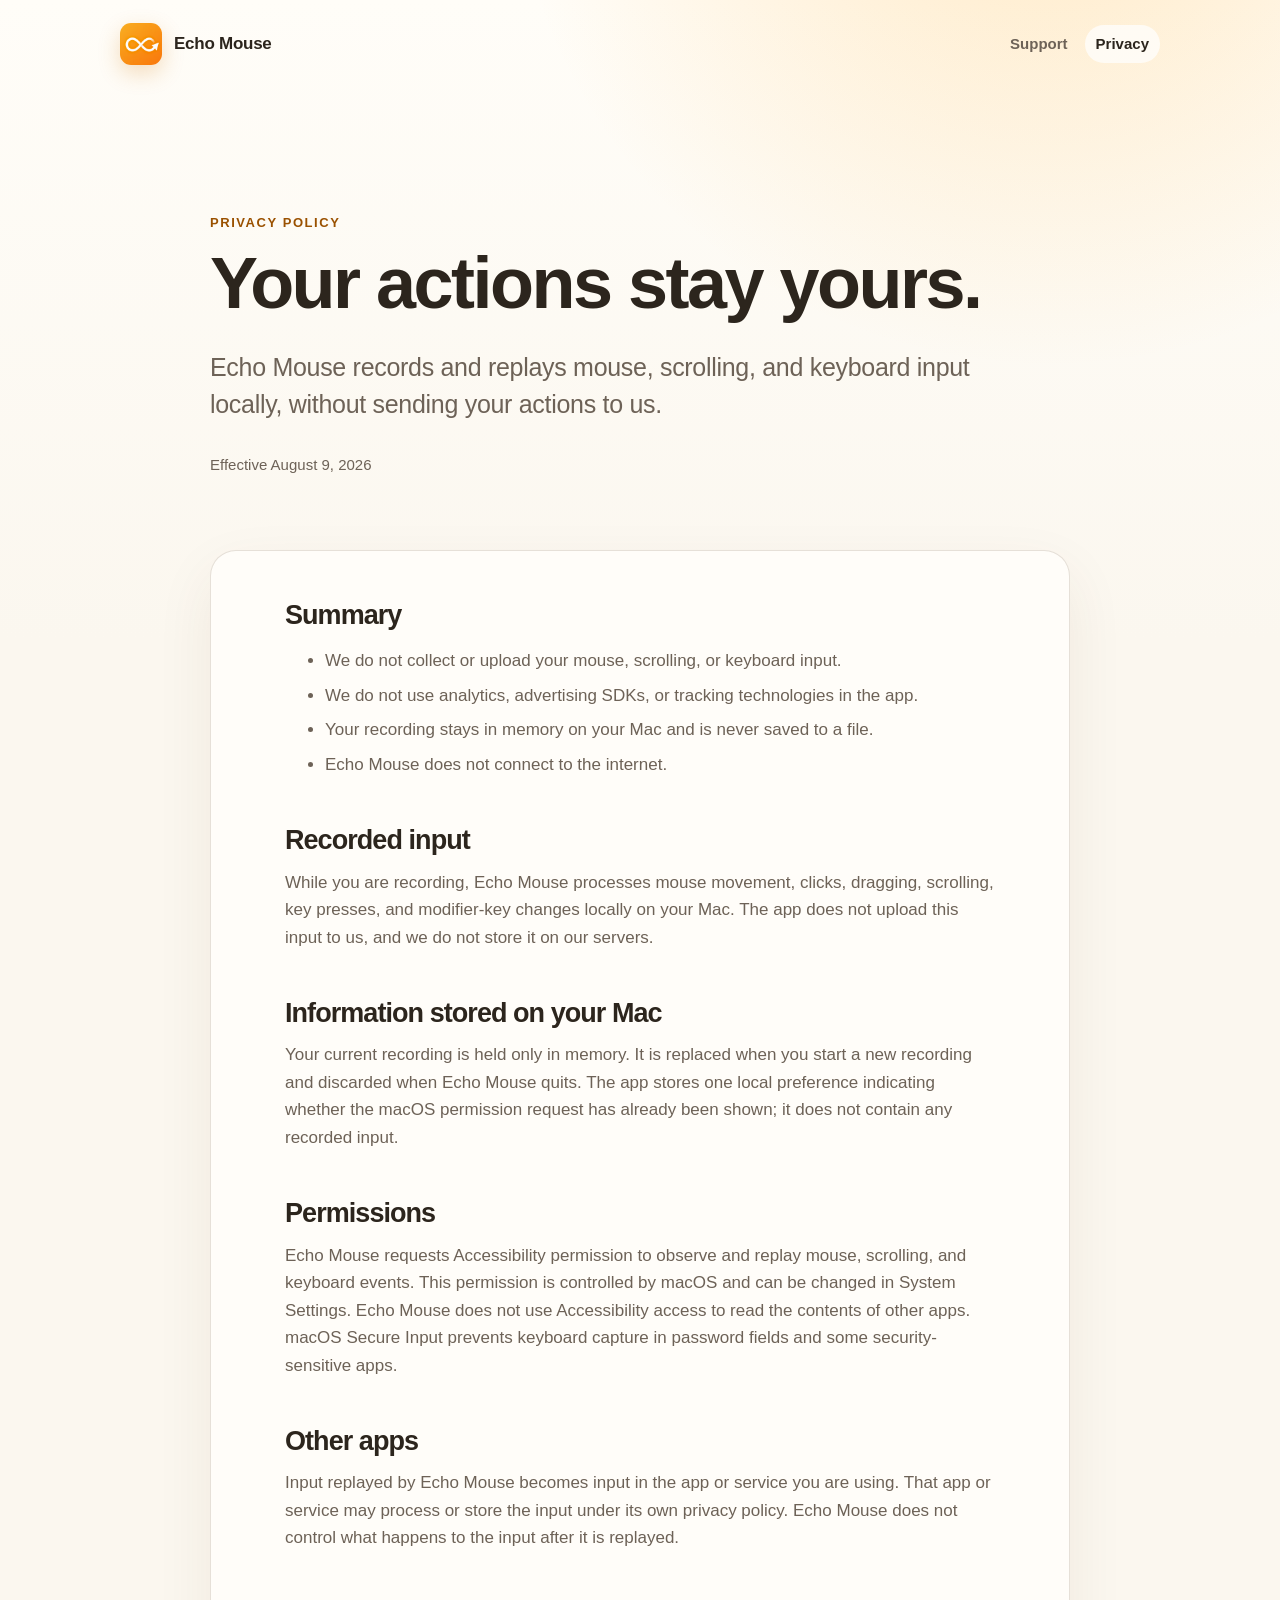
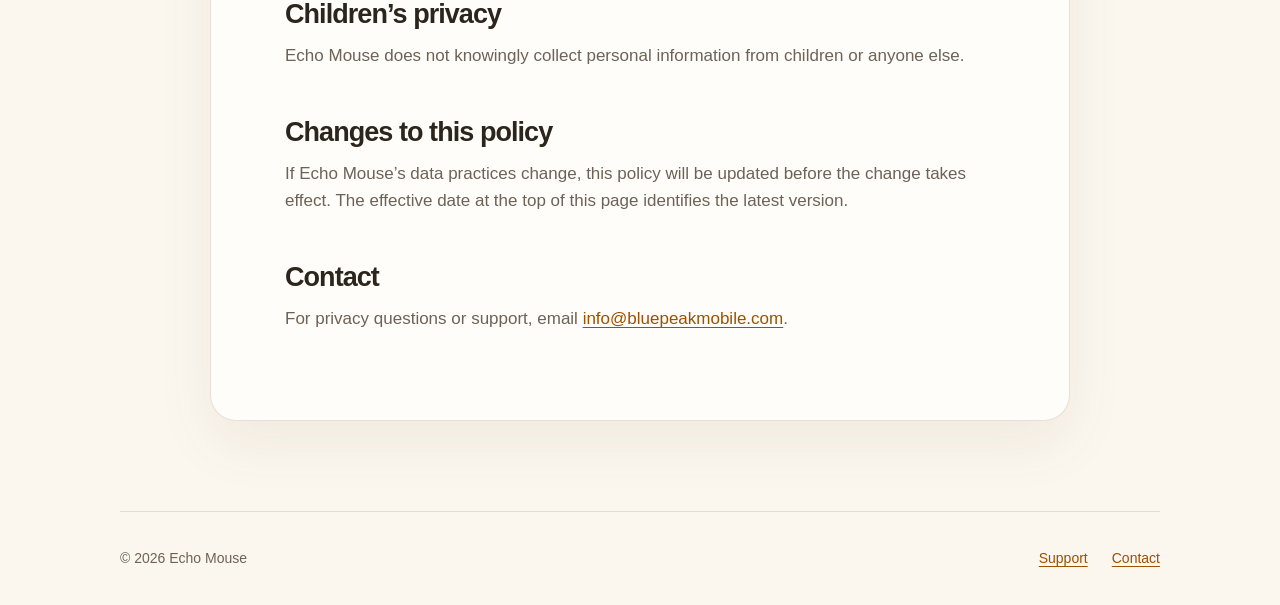
==== privacy.html @ 8fae0cca "Add privacy policy" ====
<!doctype html>
<html lang="en">
  <head>
    <meta charset="utf-8">
    <meta name="viewport" content="width=device-width, initial-scale=1">
    <meta name="description" content="Privacy policy for Echo Mouse for Mac.">
    <meta name="theme-color" content="#f39a18">
    <title>Privacy Policy — Echo Mouse</title>
    <link rel="icon" href="app-icon.png">
    <link rel="stylesheet" href="styles.css">
  </head>
  <body>
    <header class="site-header">
      <a class="brand" href="./" aria-label="Echo Mouse support home">
        <img src="app-icon.png" width="42" height="42" alt="">
        <span>Echo Mouse</span>
      </a>
      <nav aria-label="Support navigation">
        <a href="./">Support</a>
        <a aria-current="page" href="privacy.html">Privacy</a>
      </nav>
    </header>

    <main class="policy">
      <section class="policy-intro" aria-labelledby="page-title">
        <div class="eyebrow">Privacy Policy</div>
        <h1 id="page-title">Your actions stay yours.</h1>
        <p class="lede">Echo Mouse records and replays mouse, scrolling, and keyboard input locally, without sending your actions to us.</p>
        <p class="updated">Effective August 9, 2026</p>
      </section>

      <article class="policy-body">
        <h2>Summary</h2>
        <ul>
          <li>We do not collect or upload your mouse, scrolling, or keyboard input.</li>
          <li>We do not use analytics, advertising SDKs, or tracking technologies in the app.</li>
          <li>Your recording stays in memory on your Mac and is never saved to a file.</li>
          <li>Echo Mouse does not connect to the internet.</li>
        </ul>

        <h2>Recorded input</h2>
        <p>While you are recording, Echo Mouse processes mouse movement, clicks, dragging, scrolling, key presses, and modifier-key changes locally on your Mac. The app does not upload this input to us, and we do not store it on our servers.</p>

        <h2>Information stored on your Mac</h2>
        <p>Your current recording is held only in memory. It is replaced when you start a new recording and discarded when Echo Mouse quits. The app stores one local preference indicating whether the macOS permission request has already been shown; it does not contain any recorded input.</p>

        <h2>Permissions</h2>
        <p>Echo Mouse requests Accessibility permission to observe and replay mouse, scrolling, and keyboard events. This permission is controlled by macOS and can be changed in System Settings. Echo Mouse does not use Accessibility access to read the contents of other apps. macOS Secure Input prevents keyboard capture in password fields and some security-sensitive apps.</p>

        <h2>Other apps</h2>
        <p>Input replayed by Echo Mouse becomes input in the app or service you are using. That app or service may process or store the input under its own privacy policy. Echo Mouse does not control what happens to the input after it is replayed.</p>

        <h2>Children’s privacy</h2>
        <p>Echo Mouse does not knowingly collect personal information from children or anyone else.</p>

        <h2>Changes to this policy</h2>
        <p>If Echo Mouse’s data practices change, this policy will be updated before the change takes effect. The effective date at the top of this page identifies the latest version.</p>

        <h2>Contact</h2>
        <p>For privacy questions or support, email <a href="mailto:info@bluepeakmobile.com">info@bluepeakmobile.com</a>.</p>
      </article>
    </main>

    <footer>
      <span>© 2026 Echo Mouse</span>
      <a href="./">Support</a>
      <a href="mailto:info@bluepeakmobile.com">Contact</a>
    </footer>
  </body>
</html>
---- styles.css ----
:root {
  color-scheme: light dark;
  --ink: #2c251d;
  --muted: #6d6257;
  --line: rgba(83, 54, 17, 0.14);
  --surface: rgba(255, 255, 255, 0.74);
  --surface-strong: #fffdf9;
  --accent: #e8890a;
  --accent-deep: #9a5100;
  --accent-soft: #ffbf52;
  --glow: #ffc766;
  --page: #fbf7ef;
  --max: 1040px;
}

* { box-sizing: border-box; }

html {
  scroll-behavior: smooth;
  scroll-padding-top: 24px;
  background: var(--page);
}

body {
  margin: 0;
  color: var(--ink);
  background:
    radial-gradient(circle at 82% -8%, rgba(255, 172, 39, 0.25), transparent 34rem),
    linear-gradient(180deg, #fffdf8 0, var(--page) 40rem);
  font-family: -apple-system, BlinkMacSystemFont, "SF Pro Text", "Helvetica Neue", sans-serif;
  font-size: 17px;
  line-height: 1.62;
  -webkit-font-smoothing: antialiased;
}

a { color: var(--accent-deep); text-underline-offset: 3px; }
a:hover { color: var(--accent); }
a:focus-visible,
summary:focus-visible {
  outline: 3px solid var(--glow);
  outline-offset: 4px;
  border-radius: 5px;
}

.site-header,
main,
footer {
  width: min(calc(100% - 40px), var(--max));
  margin-inline: auto;
}

.site-header {
  min-height: 88px;
  display: flex;
  align-items: center;
  justify-content: space-between;
  gap: 24px;
}

.brand {
  display: inline-flex;
  align-items: center;
  gap: 12px;
  color: var(--ink);
  font-weight: 740;
  letter-spacing: -0.015em;
  text-decoration: none;
}

.brand img {
  border-radius: 11px;
  box-shadow: 0 8px 22px rgba(210, 116, 0, 0.24);
}

nav { display: flex; gap: 6px; }
nav a {
  padding: 7px 11px;
  border-radius: 999px;
  color: var(--muted);
  font-size: 15px;
  font-weight: 620;
  text-decoration: none;
}
nav a:hover { color: var(--ink); background: rgba(255, 255, 255, 0.72); }
nav a[aria-current="page"] { color: var(--ink); background: rgba(255, 255, 255, 0.72); }

.hero {
  max-width: 900px;
  padding: clamp(70px, 10vw, 128px) 0 clamp(68px, 9vw, 112px);
}

.eyebrow {
  margin-bottom: 12px;
  color: var(--accent-deep);
  font-size: 13px;
  font-weight: 760;
  letter-spacing: 0.12em;
  text-transform: uppercase;
}

h1,
h2,
h3 {
  margin-top: 0;
  line-height: 1.08;
  letter-spacing: -0.035em;
}
h1 {
  margin-bottom: 26px;
  font-size: clamp(50px, 8.4vw, 92px);
  font-weight: 770;
}
h2 { margin-bottom: 18px; font-size: clamp(32px, 5vw, 48px); }
h3 { margin-bottom: 9px; font-size: 21px; }
p { margin-top: 0; }

.lede {
  max-width: 790px;
  margin-bottom: 30px;
  color: var(--muted);
  font-size: clamp(20px, 3vw, 25px);
  line-height: 1.48;
  letter-spacing: -0.012em;
}

.local-pill {
  display: inline-flex;
  align-items: center;
  gap: 9px;
  padding: 8px 13px;
  border: 1px solid var(--line);
  border-radius: 999px;
  background: var(--surface);
  color: var(--muted);
  font-size: 14px;
  font-weight: 620;
  backdrop-filter: blur(12px);
}
.local-pill span {
  width: 8px;
  height: 8px;
  border-radius: 50%;
  background: var(--accent);
  box-shadow: 0 0 0 4px rgba(232, 137, 10, 0.14);
}

.highlights {
  display: grid;
  grid-template-columns: repeat(3, minmax(0, 1fr));
  gap: 14px;
  padding-bottom: clamp(70px, 9vw, 110px);
}
.highlights article {
  min-height: 268px;
  padding: 28px;
  border: 1px solid var(--line);
  border-radius: 24px;
  background: var(--surface);
  box-shadow: 0 16px 42px rgba(95, 57, 8, 0.055);
  backdrop-filter: blur(14px);
}
.highlights h2 { margin-bottom: 12px; font-size: 27px; }
.highlights p { margin-bottom: 0; color: var(--muted); }
.feature-mark {
  min-width: 43px;
  height: 43px;
  margin-bottom: 48px;
  padding: 0 10px;
  display: inline-grid;
  place-items: center;
  border-radius: 13px;
  color: white;
  background: linear-gradient(145deg, var(--accent-soft), var(--accent));
  font-size: 16px;
  font-weight: 800;
  box-shadow: 0 9px 22px rgba(207, 111, 0, 0.2);
}
.key-mark { font-size: 13px; letter-spacing: 0.04em; text-transform: uppercase; }

.section {
  padding: clamp(68px, 9vw, 108px) 0;
  border-top: 1px solid var(--line);
}
.section-heading { max-width: 670px; margin-bottom: 42px; }
.section-heading > p { color: var(--muted); }

.instant-start {
  max-width: 820px;
  display: flex;
  align-items: flex-start;
  gap: 24px;
}
.instant-start p { color: var(--muted); }
.record-control {
  flex: 0 0 auto;
  width: 76px;
  height: 52px;
  display: grid;
  place-items: center;
  border: 1px solid var(--line);
  border-radius: 9px;
  background: var(--surface-strong);
  box-shadow: 0 8px 22px rgba(95, 57, 8, 0.08);
}
.record-control span {
  width: 21px;
  height: 21px;
  border-radius: 50%;
  background: #e64b3c;
}
.permission-note {
  margin: 20px 0 0;
  padding-top: 18px;
  border-top: 1px solid var(--line);
  font-size: 14px;
}

kbd {
  padding: 2px 7px 3px;
  border: 1px solid rgba(75, 57, 35, 0.2);
  border-bottom-width: 2px;
  border-radius: 6px;
  background: rgba(255, 255, 255, 0.72);
  color: var(--ink);
  font-family: inherit;
  font-size: 0.86em;
  font-weight: 670;
  white-space: nowrap;
}

.playback-cards { display: grid; grid-template-columns: repeat(2, minmax(0, 1fr)); gap: 18px; }
.playback-card {
  min-height: 230px;
  padding: 30px;
  display: flex;
  align-items: flex-start;
  gap: 22px;
  border: 1px solid var(--line);
  border-radius: 24px;
  background: var(--surface);
}
.playback-card p { margin-bottom: 0; color: var(--muted); }
.featured-card {
  background:
    radial-gradient(circle at 100% 0, rgba(255, 193, 81, 0.23), transparent 18rem),
    var(--surface-strong);
  box-shadow: 0 18px 48px rgba(159, 88, 0, 0.08);
}
.control-icon {
  flex: 0 0 auto;
  width: 58px;
  height: 45px;
  display: grid;
  place-items: center;
  border: 1px solid var(--line);
  border-radius: 9px;
  background: rgba(255, 255, 255, 0.8);
  box-shadow: 0 7px 18px rgba(69, 48, 20, 0.08);
}
.record-icon span { width: 18px; height: 18px; border-radius: 50%; background: #e64b3c; }
.play-icon span {
  width: 0;
  height: 0;
  margin-left: 3px;
  border-top: 10px solid transparent;
  border-bottom: 10px solid transparent;
  border-left: 16px solid #37a45b;
}

.faq { border-top: 1px solid var(--line); }
.faq details { border-bottom: 1px solid var(--line); }
.faq summary {
  padding: 23px 40px 23px 0;
  position: relative;
  cursor: pointer;
  font-weight: 680;
  list-style: none;
}
.faq summary::-webkit-details-marker { display: none; }
.faq summary::after {
  content: "+";
  position: absolute;
  right: 7px;
  color: var(--accent-deep);
  font-size: 25px;
  font-weight: 400;
  line-height: 1;
}
.faq details[open] summary::after { content: "−"; }
.faq details p { max-width: 810px; padding: 0 40px 23px 0; color: var(--muted); }

.support-line {
  margin-bottom: 64px;
  padding: clamp(54px, 8vw, 88px) 0;
  display: flex;
  align-items: center;
  justify-content: space-between;
  gap: 36px;
  border-top: 1px solid var(--line);
}
.support-line h2 { margin-bottom: 14px; }
.support-line p { max-width: 600px; margin-bottom: 0; color: var(--muted); }
.support-email {
  flex: 0 0 auto;
  color: var(--accent-deep);
  font-size: 17px;
  font-weight: 680;
  text-underline-offset: 5px;
  text-decoration-thickness: 1px;
}
.support-email:hover { color: var(--accent); }

.policy { max-width: 860px; }
.policy-intro {
  max-width: 860px;
  padding: clamp(68px, 10vw, 124px) 0 58px;
}
.policy-intro h1 { font-size: clamp(46px, 7vw, 72px); }
.updated { color: var(--muted); font-size: 15px; }
.policy-body {
  padding: 50px clamp(26px, 7vw, 74px) 70px;
  margin-bottom: 90px;
  border: 1px solid var(--line);
  border-radius: 26px;
  background: var(--surface-strong);
  box-shadow: 0 22px 60px rgba(95, 57, 8, 0.07);
}
.policy-body h2 { margin-top: 48px; margin-bottom: 13px; font-size: 27px; }
.policy-body h2:first-child { margin-top: 0; }
.policy-body p,
.policy-body li { color: var(--muted); }
.policy-body li + li { margin-top: 7px; }

footer {
  min-height: 94px;
  padding: 25px 0;
  display: flex;
  align-items: center;
  gap: 24px;
  border-top: 1px solid var(--line);
  color: var(--muted);
  font-size: 14px;
}
footer span:first-child { margin-right: auto; }

@media (max-width: 760px) {
  .site-header,
  main,
  footer { width: min(calc(100% - 28px), var(--max)); }
  .site-header { min-height: 76px; }
  .brand img { width: 36px; height: 36px; }
  nav a { padding: 6px 8px; }
  nav a:first-child { display: none; }
  .hero { padding-top: 66px; }
  .highlights,
  .playback-cards { grid-template-columns: 1fr; }
  .highlights article,
  .playback-card { min-height: 0; }
  .feature-mark { margin-bottom: 34px; }
  .instant-start { flex-direction: column; }
  .playback-card { flex-direction: column; }
  .support-line { align-items: flex-start; flex-direction: column; }
  footer { flex-wrap: wrap; gap: 10px 20px; }
  footer span:first-child { flex-basis: 100%; }
}

@media (prefers-reduced-motion: reduce) {
  html { scroll-behavior: auto; }
  *,
  *::before,
  *::after { transition: none !important; }
}

@media (prefers-color-scheme: dark) {
  :root {
    --ink: #fff4e4;
    --muted: #cbb9a4;
    --line: rgba(255, 220, 173, 0.14);
    --surface: rgba(54, 39, 23, 0.73);
    --surface-strong: #352616;
    --accent: #ffad2f;
    --accent-deep: #ffc56f;
    --page: #1a130c;
  }
  body {
    background:
      radial-gradient(circle at 82% -8%, rgba(227, 128, 0, 0.22), transparent 34rem),
      linear-gradient(180deg, #24190f 0, var(--page) 40rem);
  }
  nav a:hover,
  nav a[aria-current="page"] { background: rgba(255, 255, 255, 0.08); }
  kbd,
  .control-icon,
  .record-control { background: rgba(255, 255, 255, 0.08); }
  .highlights article { box-shadow: 0 14px 40px rgba(0, 0, 0, 0.14); }
  .policy-body { box-shadow: 0 22px 60px rgba(0, 0, 0, 0.16); }
}

@media print {
  body { background: white; color: black; }
  .site-header nav,
  .support-line,
  footer { display: none; }
  .highlights article,
  .playback-card { break-inside: avoid; box-shadow: none; }
  .policy-body { padding: 0; border: 0; box-shadow: none; }
}
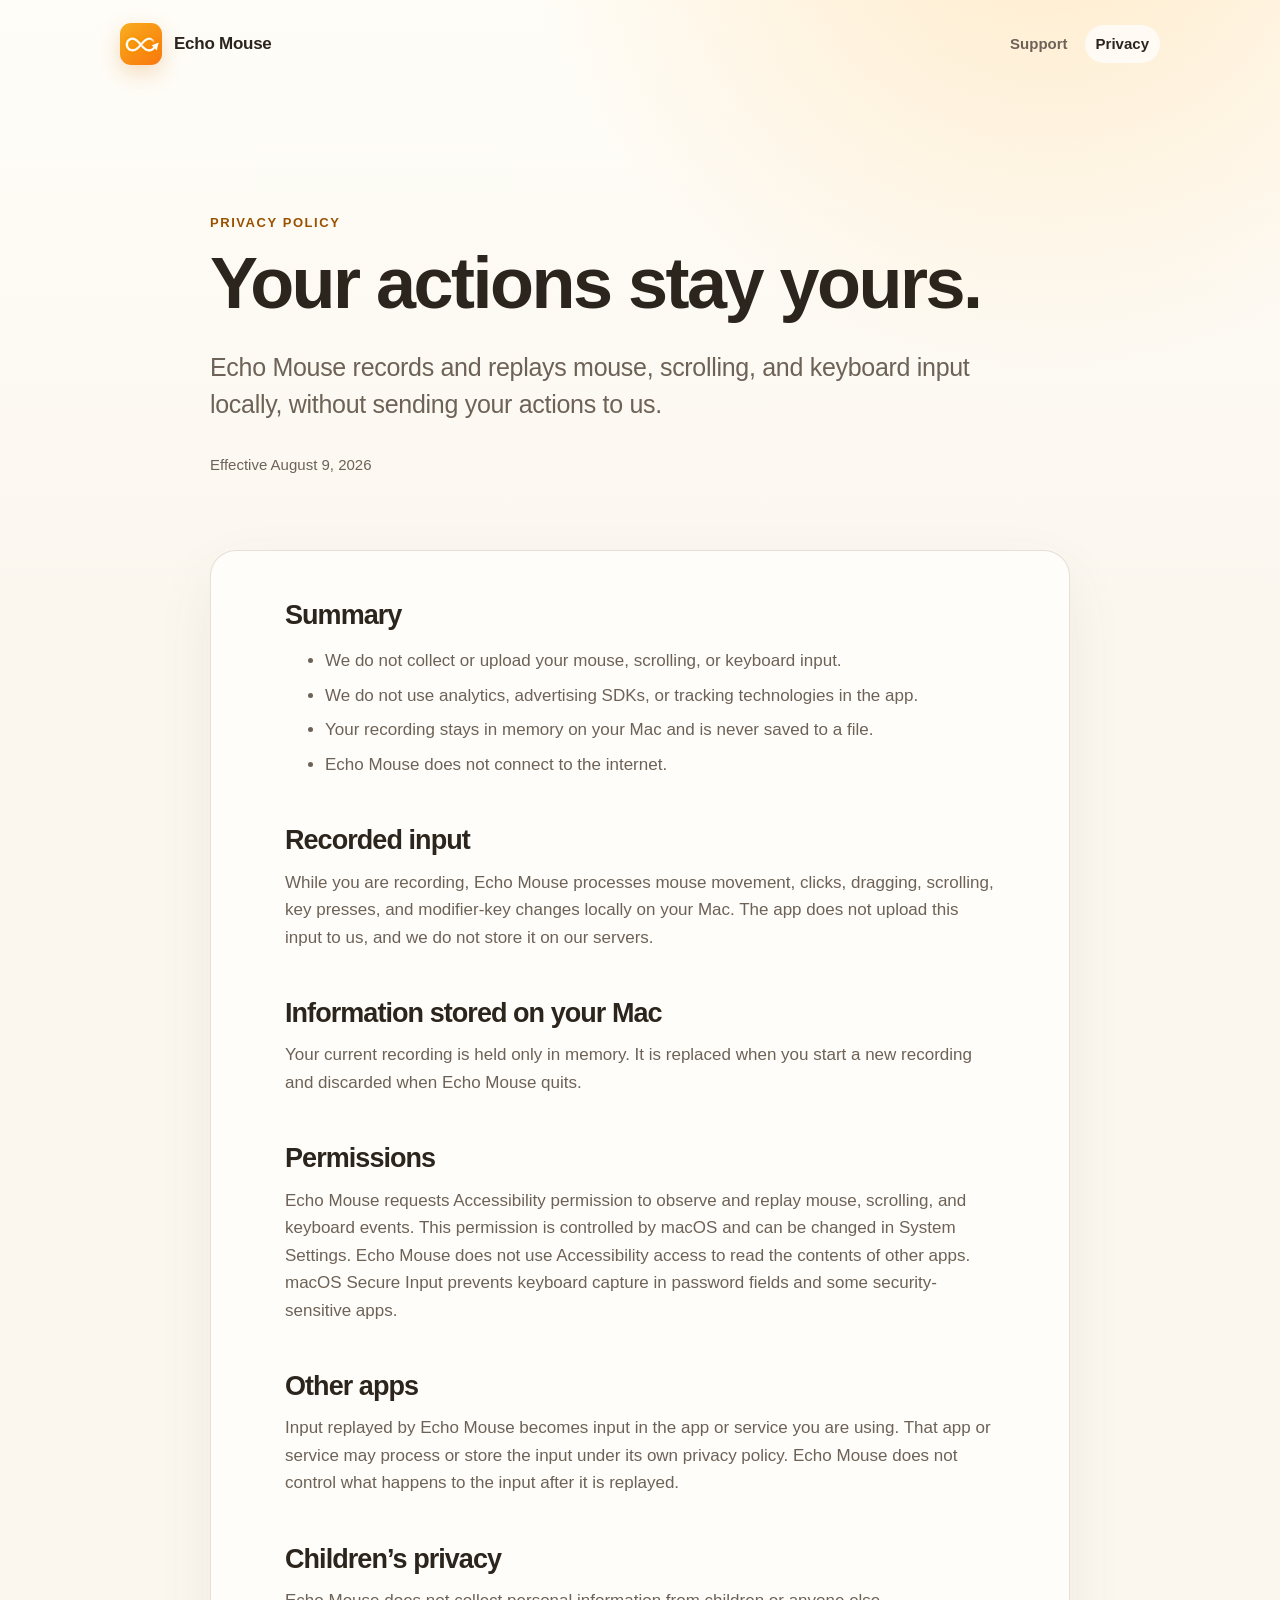
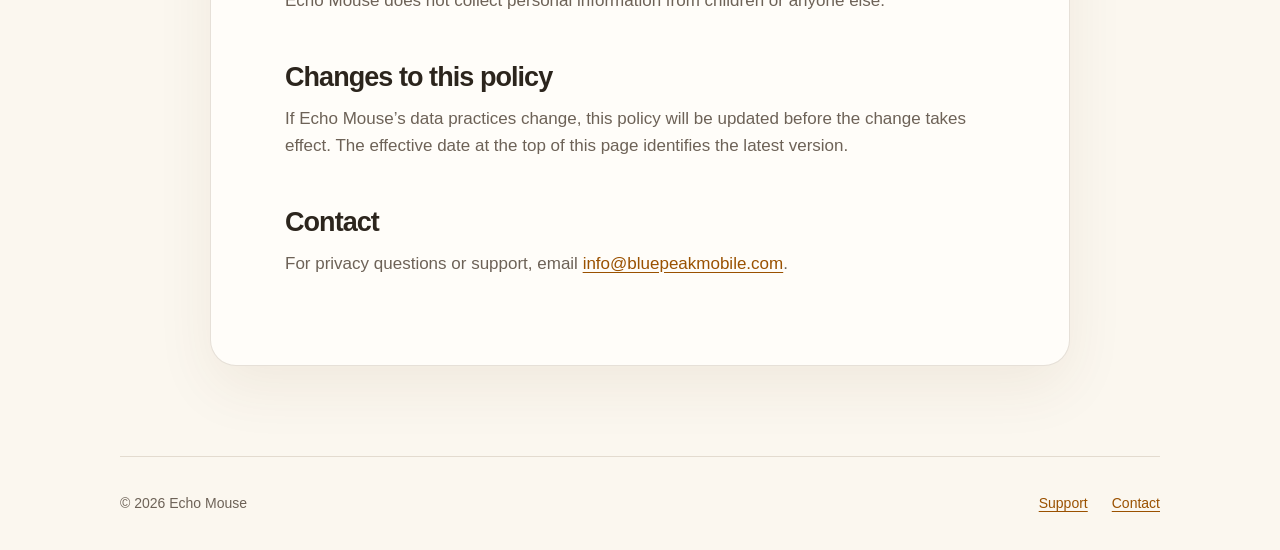
==== commit e3ce940d: "Refine privacy copy and navigation" ====
--- a/privacy.html
+++ b/privacy.html
@@ -42,7 +42,7 @@
         <p>While you are recording, Echo Mouse processes mouse movement, clicks, dragging, scrolling, key presses, and modifier-key changes locally on your Mac. The app does not upload this input to us, and we do not store it on our servers.</p>
 
         <h2>Information stored on your Mac</h2>
-        <p>Your current recording is held only in memory. It is replaced when you start a new recording and discarded when Echo Mouse quits. The app stores one local preference indicating whether the macOS permission request has already been shown; it does not contain any recorded input.</p>
+        <p>Your current recording is held only in memory. It is replaced when you start a new recording and discarded when Echo Mouse quits.</p>
 
         <h2>Permissions</h2>
         <p>Echo Mouse requests Accessibility permission to observe and replay mouse, scrolling, and keyboard events. This permission is controlled by macOS and can be changed in System Settings. Echo Mouse does not use Accessibility access to read the contents of other apps. macOS Secure Input prevents keyboard capture in password fields and some security-sensitive apps.</p>
@@ -51,7 +51,7 @@
         <p>Input replayed by Echo Mouse becomes input in the app or service you are using. That app or service may process or store the input under its own privacy policy. Echo Mouse does not control what happens to the input after it is replayed.</p>
 
         <h2>Children’s privacy</h2>
-        <p>Echo Mouse does not knowingly collect personal information from children or anyone else.</p>
+        <p>Echo Mouse does not collect personal information from children or anyone else.</p>
 
         <h2>Changes to this policy</h2>
         <p>If Echo Mouse’s data practices change, this policy will be updated before the change takes effect. The effective date at the top of this page identifies the latest version.</p>
--- a/styles.css
+++ b/styles.css
@@ -350,7 +350,6 @@
   .site-header { min-height: 76px; }
   .brand img { width: 36px; height: 36px; }
   nav a { padding: 6px 8px; }
-  nav a:first-child { display: none; }
   .hero { padding-top: 66px; }
   .highlights,
   .playback-cards { grid-template-columns: 1fr; }
